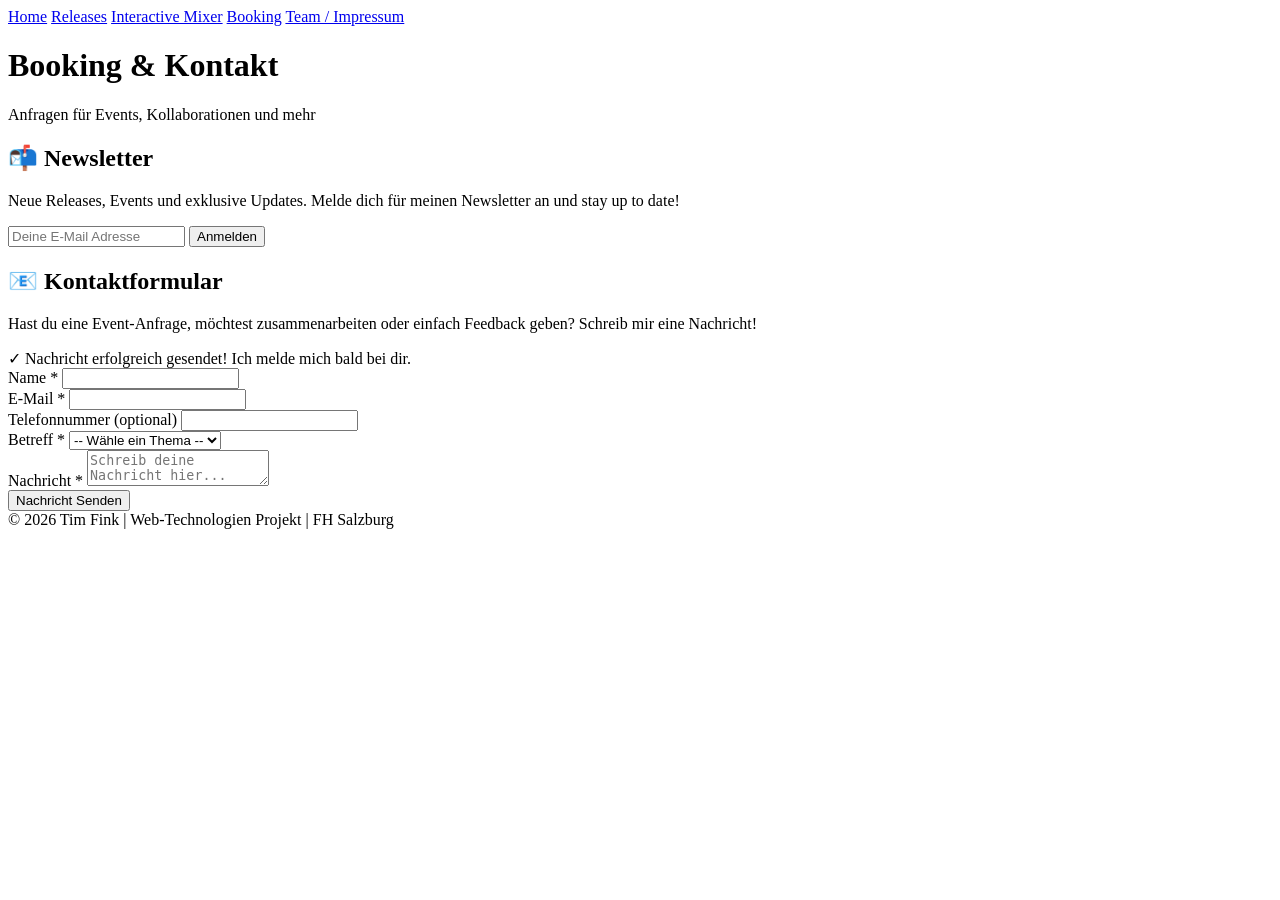
==== booking.html @ 09c0c2b7 "Add files via upload" ====
<!DOCTYPE html>
<html lang="de">
<head>
    <title>Booking | Tim Fink</title>
    <meta name="viewport" content="width=device-width, initial-scale=1.0">
    <meta charset="UTF-8">
    <meta name="author" content="Tim Fink">
    <meta name="description" content="Booking und Kontakt für Tim Fink - Event-Anfragen, Kollaborationen und Anfragen.">
    <link rel="stylesheet" href="css/style.css">
</head>
<body>

    <nav>
        <a href="HTMLPage1.html">Home</a>
        <a href="releases.html">Releases</a>
        <a href="Interactive_Mixer.html">Interactive Mixer</a>
        <a href="booking.html" class="active" aria-current="page">Booking</a>
        <a href="Team-Impressum.html">Team / Impressum</a>
    </nav>

    <header>
        <h1>Booking & Kontakt</h1>
        <p>Anfragen für Events, Kollaborationen und mehr</p>
    </header>

    <main>
        <!-- Newsletter Section -->
        <section class="newsletter-section">
            <h2>📬 Newsletter</h2>
            <p>Neue Releases, Events und exklusive Updates. Melde dich für meinen Newsletter an und stay up to date!</p>
            <form class="newsletter-form" id="newsletterForm">
                <input 
                    type="email" 
                    placeholder="Deine E-Mail Adresse" 
                    required 
                    aria-label="Newsletter E-Mail">
                <button type="submit" class="newsletter-btn">Anmelden</button>
            </form>
        </section>

        <!-- Contact Form Section -->
        <section class="contact-section">
            <h2>📧 Kontaktformular</h2>
            <p>Hast du eine Event-Anfrage, möchtest zusammenarbeiten oder einfach Feedback geben? Schreib mir eine Nachricht!</p>
            
            <div class="success-message" id="successMessage">
                ✓ Nachricht erfolgreich gesendet! Ich melde mich bald bei dir.
            </div>

            <form class="contact-form" id="contactForm">
                <div class="form-row">
                    <div class="form-group">
                        <label for="name">Name *</label>
                        <input type="text" id="name" name="name" required>
                    </div>
                    <div class="form-group">
                        <label for="email">E-Mail *</label>
                        <input type="email" id="email" name="email" required>
                    </div>
                </div>

                <div class="form-group">
                    <label for="phone">Telefonnummer (optional)</label>
                    <input type="tel" id="phone" name="phone">
                </div>

                <div class="form-group">
                    <label for="subject">Betreff *</label>
                    <select id="subject" name="subject" required>
                        <option value="">-- Wähle ein Thema --</option>
                        <option value="event_booking">Event-Anfrage</option>
                        <option value="collaboration">Zusammenarbeit</option>
                        <option value="interview">Interview / Podcast</option>
                        <option value="remix_request">Remix-Anfrage</option>
                        <option value="other">Sonstiges</option>
                    </select>
                </div>

                <div class="form-group">
                    <label for="message">Nachricht *</label>
                    <textarea id="message" name="message" required placeholder="Schreib deine Nachricht hier..."></textarea>
                </div>

                <button type="submit" class="submit-btn">Nachricht Senden</button>
            </form>
        </section>

    </main>

    <footer>&copy; 2026 Tim Fink | Web-Technologien Projekt | FH Salzburg</footer>

    <script src="js/booking.js"></script>
</body>
</html>
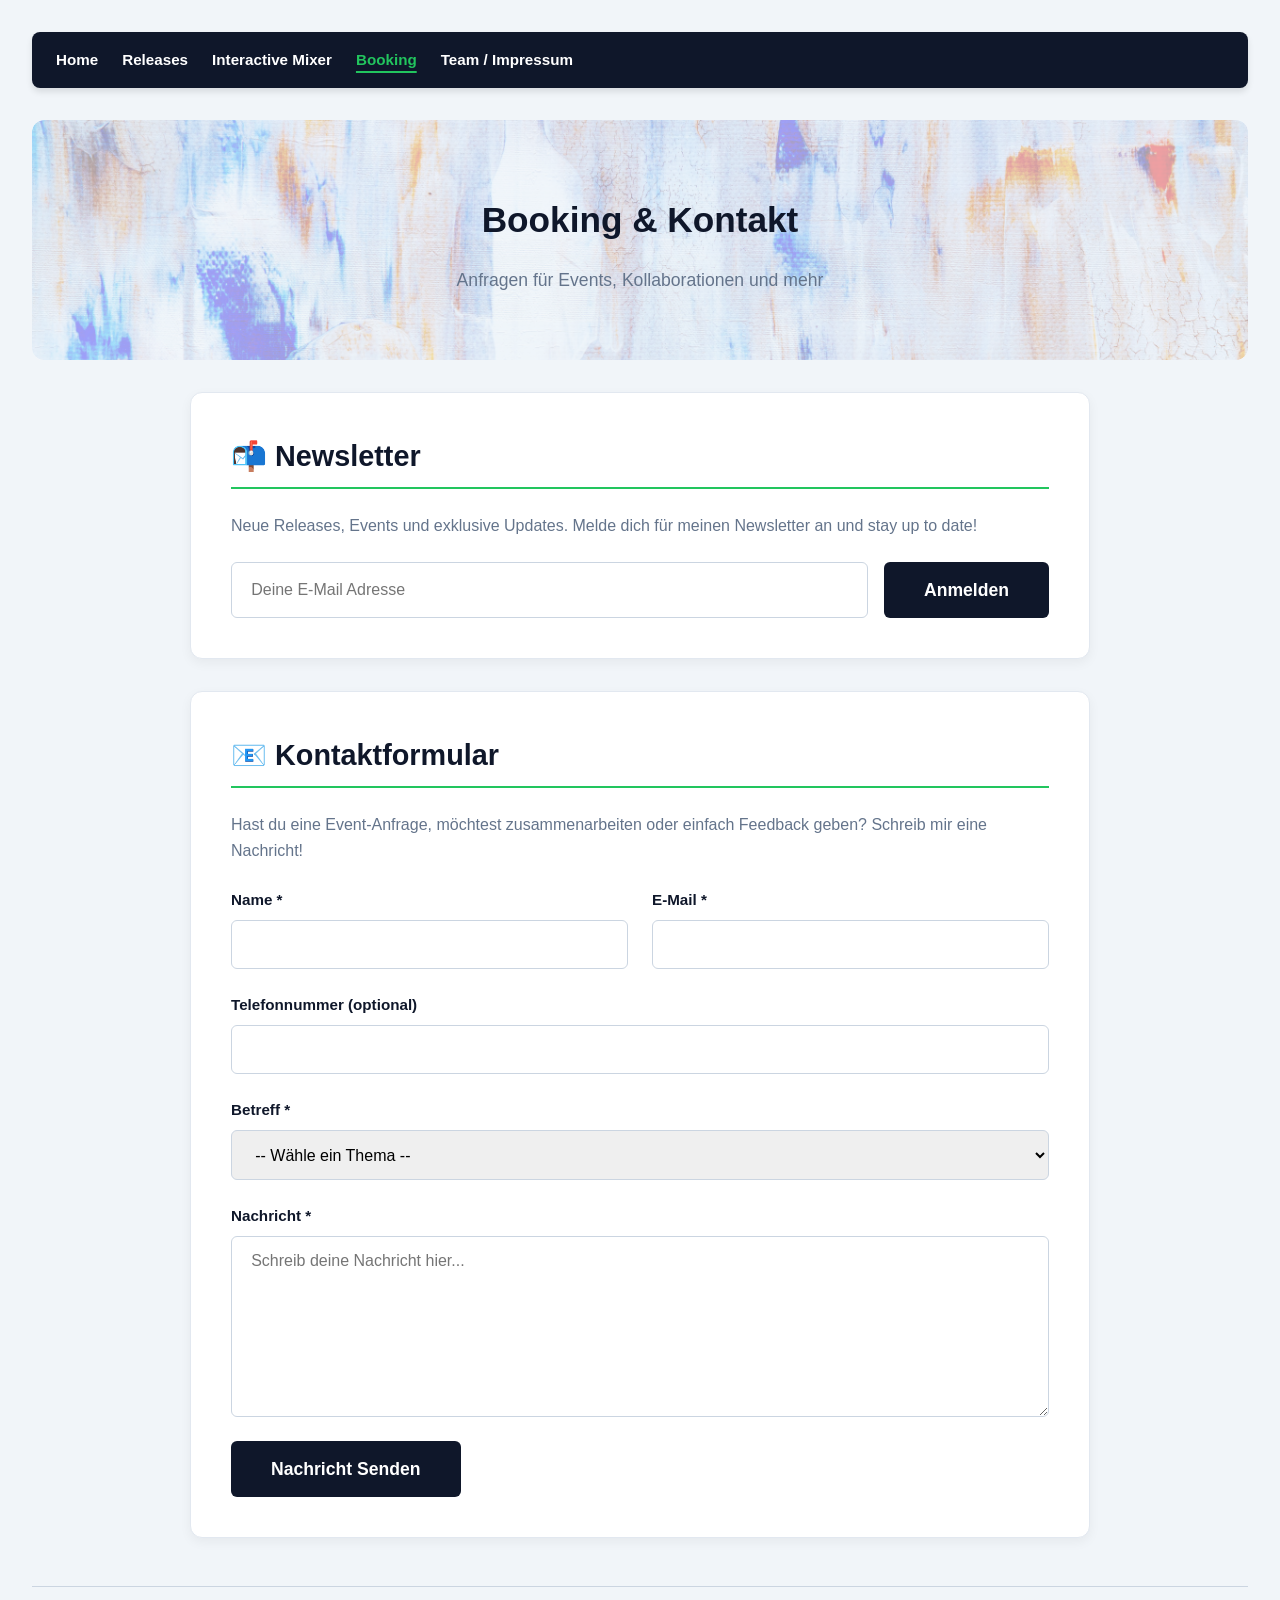
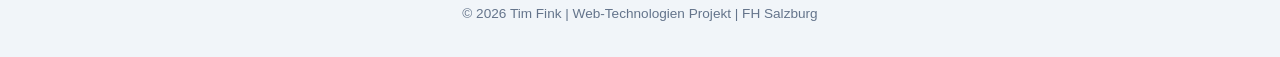
==== commit 8db32658: "Update Home link to point to index.html" ====
--- a/booking.html
+++ b/booking.html
@@ -11,7 +11,7 @@
 <body>
 
     <nav>
-        <a href="HTMLPage1.html">Home</a>
+        <a href="index.html">Home</a>
         <a href="releases.html">Releases</a>
         <a href="Interactive_Mixer.html">Interactive Mixer</a>
         <a href="booking.html" class="active" aria-current="page">Booking</a>
@@ -91,4 +91,4 @@
 
     <script src="js/booking.js"></script>
 </body>
-</html>+</html>
--- a/css/style.css
+++ b/css/style.css
@@ -0,0 +1,891 @@
+@charset "UTF-8";
+
+/* =========================================
+   GLOBALE STYLES
+   ========================================= */
+body {
+    font-family: 'Segoe UI', Tahoma, Geneva, Verdana, sans-serif;
+    margin: 0;
+    padding: 2rem;
+    line-height: 1.6;
+    color: #1e293b;
+    background-color: #f1f5f9;
+}
+
+nav {
+    display: flex;
+    flex-wrap: wrap;
+    gap: 1.5rem;
+    align-items: center;
+    background: #0f172a;
+    padding: 1rem 1.5rem;
+    border-radius: 8px;
+    margin-bottom: 2rem;
+    box-shadow: 0 4px 6px rgba(0, 0, 0, 0.1);
+}
+
+nav a {
+    color: #ffffff;
+    text-decoration: none;
+    font-weight: 600;
+    font-size: 0.95rem;
+    transition: color 0.2s;
+}
+
+nav a:hover, nav a.active {
+    color: #22c55e;
+    text-decoration: underline;
+    text-decoration-thickness: 2px;
+    text-underline-offset: 6px;
+}
+
+header {
+    position: relative;
+    text-align: center;
+    margin-bottom: 2rem;
+    padding: 3rem 2rem;
+    border-radius: 12px;
+    overflow: hidden;
+    background-color: #f1f5f9;
+}
+
+header::before {
+    content: '';
+    position: absolute;
+    top: 0;
+    left: 0;
+    width: 100%;
+    height: 100%;
+    background-image: url('../img/backgroundTimFink.jpg');
+    background-size: cover;
+    background-position: center;
+    opacity: 0.35;
+    z-index: 0;
+    border-radius: 12px;
+}
+
+header h1 {
+    position: relative;
+    color: #0f172a;
+    font-size: 2.2rem;
+    margin-bottom: 0.3rem;
+    z-index: 1;
+}
+
+header p {
+    position: relative;
+    color: #64748b;
+    font-size: 1.1rem;
+    z-index: 1;
+}
+
+footer {
+    margin-top: 3rem;
+    text-align: center;
+    font-size: 0.85rem;
+    color: #64748b;
+    border-top: 1px solid #cbd5e1;
+    padding-top: 1rem;
+}
+
+/* =========================================
+   LAYOUTS (Main, Article, Section, Container)
+   ========================================= */
+main {
+    max-width: 900px;
+    margin: 0 auto;
+}
+
+section, .section {
+    background: #ffffff;
+    padding: 2.5rem;
+    border-radius: 12px;
+    box-shadow: 0 4px 12px rgba(0,0,0,0.05);
+    border: 1px solid #e2e8f0;
+    margin-bottom: 2rem;
+}
+
+section h2, .section h2, .content-area h2 {
+    color: #0f172a;
+    font-size: 1.8rem;
+    margin-top: 0;
+    margin-bottom: 1.5rem;
+    border-bottom: 2px solid #22c55e;
+    padding-bottom: 0.5rem;
+}
+
+section p, .content-area p {
+    color: #64748b;
+    font-size: 1rem;
+    margin-bottom: 1.5rem;
+}
+
+article {
+    background: #ffffff;
+    padding: 2.5rem;
+    border-radius: 12px;
+    box-shadow: 0 4px 12px rgba(0,0,0,0.05);
+    display: flex;
+    gap: 2.5rem;
+    align-items: flex-start;
+    border: 1px solid #e2e8f0;
+}
+
+.content-area {
+    flex: 1;
+}
+
+.content-area h2 {
+    border-bottom: none;
+    padding-bottom: 0;
+    margin-bottom: 1rem;
+}
+
+aside {
+    flex: 0 0 300px;
+    text-align: center;
+    background: #f8fafc;
+    padding: 1rem;
+    border-radius: 8px;
+    border: 1px solid #e2e8f0;
+}
+
+aside img {
+    width: 100%;
+    height: 380px;
+    border-radius: 6px;
+    object-fit: cover;
+    box-shadow: 0 4px 8px rgba(0, 0, 0, 0.1);
+}
+
+.container {
+    display: flex;
+    flex-direction: column;
+    gap: 2rem;
+}
+
+/* =========================================
+   FORMULARE (Booking Page)
+   ========================================= */
+.newsletter-form {
+    display: flex;
+    gap: 1rem;
+    flex-wrap: wrap;
+}
+
+.newsletter-form input {
+    flex: 1;
+    min-width: 200px;
+    padding: 0.9rem 1.2rem;
+    border: 1px solid #cbd5e1;
+    border-radius: 6px;
+    font-size: 1rem;
+    transition: border-color 0.3s;
+}
+
+.newsletter-form input:focus {
+    outline: none;
+    border-color: #22c55e;
+    box-shadow: 0 0 0 3px rgba(34, 197, 94, 0.1);
+}
+
+.newsletter-btn, .submit-btn {
+    padding: 1.1rem 2.5rem;
+    background: #0f172a;
+    color: #fff;
+    border: none;
+    border-radius: 6px;
+    font-weight: 600;
+    font-size: 1.1rem;
+    cursor: pointer;
+    transition: all 0.4s;
+}
+
+.newsletter-btn:hover, .submit-btn:hover {
+    background: #22c55e;
+    transform: translateY(-2px);
+    box-shadow: 0 6px 12px rgba(0, 0, 0, 0.15);
+}
+
+.submit-btn {
+    align-self: flex-start;
+}
+
+.contact-form {
+    display: flex;
+    flex-direction: column;
+    gap: 1.5rem;
+}
+
+.form-group {
+    display: flex;
+    flex-direction: column;
+}
+
+.form-group label {
+    font-weight: 600;
+    color: #0f172a;
+    margin-bottom: 0.5rem;
+    font-size: 0.95rem;
+}
+
+.form-group input,
+.form-group textarea,
+.form-group select {
+    padding: 0.9rem 1.2rem;
+    border: 1px solid #cbd5e1;
+    border-radius: 6px;
+    font-size: 1rem;
+    font-family: inherit;
+    transition: border-color 0.2s;
+}
+
+.form-group input:focus,
+.form-group textarea:focus,
+.form-group select:focus {
+    outline: none;
+    border-color: #22c55e;
+    box-shadow: 0 0 0 3px rgba(34, 197, 94, 0.1);
+}
+
+.form-group textarea {
+    resize: vertical;
+    min-height: 150px;
+}
+
+.form-row {
+    display: grid;
+    grid-template-columns: 1fr 1fr;
+    gap: 1.5rem;
+}
+
+.success-message {
+    display: none;
+    padding: 1.2rem;
+    background: #d1fae5;
+    color: #047857;
+    border-radius: 6px;
+    border-left: 4px solid #22c55e;
+    margin-bottom: 1rem;
+}
+
+.success-message.show {
+    display: block;
+}
+
+/* =========================================
+   GLOW BUTTONS (Home, Mixer, Releases)
+   ========================================= */
+.glow-button {
+    position: relative;
+    padding: 15px 40px;
+    border: none;
+    background: transparent;
+    color: #f8fafc;
+    font-size: 1.1rem;
+    font-weight: bold;
+    cursor: pointer;
+    border-radius: 50px;
+    overflow: hidden;
+    z-index: 1;
+    display: inline-flex;
+    justify-content: center;
+    align-items: center;
+    transition: transform 0.2s, box-shadow 0.3s ease;
+    box-shadow: 0 0 20px rgba(56, 189, 248, 0.4), inset 0 0 20px rgba(56, 189, 248, 0.1);
+    margin-top: 1rem;
+}
+
+.glow-button:hover {
+    transform: scale(1.05);
+    box-shadow: 0 0 30px rgba(56, 189, 248, 0.5), inset 0 0 20px rgba(56, 189, 248, 0.15);
+}
+
+.glow-button span {
+    position: relative;
+    z-index: 2;
+    letter-spacing: 1px;
+}
+
+.glow-button::before {
+    content: '';
+    position: absolute;
+    top: -50%;
+    left: -50%;
+    width: 200%;
+    height: 200%;
+    background: conic-gradient(
+        transparent,
+        rgba(56, 189, 248, 0.2),
+        #38bdf8,
+        #818cf8,
+        #fb923c,
+        transparent 30%
+    );
+    animation: none;  /* Keine Rotation im Standard-Zustand */
+    z-index: -2;
+    opacity: 0.6;
+}
+
+.glow-button::after {
+    content: '';
+    position: absolute;
+    inset: 3px;
+    background: #0f172a;
+    border-radius: 50px;
+    z-index: -1;
+}
+
+/*Glow Button aus dem Internet Importiert*/
+
+/* Beim Spielen: Rotation aktivieren und intensivieren */
+.glow-button.playing::before {
+    background: conic-gradient(
+        transparent,
+        rgba(34, 197, 94, 0.2),
+        #22c55e,
+        #10b981,
+        #fef08a,
+        transparent 30%
+    );
+    animation: rotate-glow 2.5s linear infinite;
+    opacity: 1;
+}
+
+.glow-button.playing {
+    box-shadow: 0 0 30px rgba(34, 197, 94, 0.6), inset 0 0 20px rgba(34, 197, 94, 0.2);
+}
+
+@keyframes rotate-glow {
+    0% { transform: rotate(0deg); }
+    100% { transform: rotate(360deg); }
+}
+
+.mixer-glow-btn {
+    position: absolute;
+    top: 1.5rem;
+    right: 1.5rem;
+    padding: 10px 20px;
+    border: none;
+    background: transparent;
+    color: #f8fafc;
+    font-size: 0.9rem;
+    font-weight: bold;
+    cursor: pointer;
+    border-radius: 50px;
+    overflow: hidden;
+    z-index: 1;
+    display: inline-flex;
+    justify-content: center;
+    align-items: center;
+    transition: transform 0.2s;
+    box-shadow: 0 0 12px rgba(34, 197, 94, 0.3);
+    text-decoration: none;
+    margin-left: 1rem;
+}
+
+.mixer-glow-btn:hover {
+    transform: scale(1.05);
+}
+
+.mixer-glow-btn span {
+    position: relative;
+    z-index: 2;
+    letter-spacing: 1px;
+}
+
+.mixer-glow-btn::before {
+    content: '';
+    position: absolute;
+    top: -50%;
+    left: -50%;
+    width: 200%;
+    height: 200%;
+    background: conic-gradient(transparent, rgba(34, 197, 94, 0.1), #22c55e, #10b981, #fef08a, transparent 30%);
+    animation: rotate-glow 2.5s linear infinite;
+    z-index: -2;
+}
+
+.mixer-glow-btn::after {
+    content: '';
+    position: absolute;
+    inset: 3px;
+    background: #0f172a;
+    border-radius: 50px;
+    z-index: -1;
+}
+
+/* =========================================
+   TEAM & IMPRESSUM
+   ========================================= */
+.team-grid {
+    display: grid;
+    grid-template-columns: repeat(auto-fit, minmax(250px, 1fr));
+    gap: 1.5rem;
+    margin-bottom: 1rem;
+}
+
+.team-member {
+    background: #f8fafc;
+    padding: 1.5rem;
+    border-radius: 8px;
+    text-align: center;
+    border: 1px solid #e2e8f0;
+    transition: all 0.2s;
+    cursor: pointer;
+}
+
+.team-member:hover {
+    transform: translateY(-3px);
+    border-color: #22c55e;
+    box-shadow: 0 4px 12px rgba(34, 197, 94, 0.2);
+}
+
+.team-member h3 {
+    color: #0f172a;
+    margin: 0.5rem 0 0.3rem 0;
+    font-size: 1.2rem;
+}
+
+.team-member p {
+    color: #64748b;
+    margin: 0.3rem 0;
+    font-size: 0.9rem;
+}
+
+.social-links {
+    display: flex;
+    gap: 1rem;
+    justify-content: center;
+    margin-top: 1.5rem;
+    padding-top: 1.5rem;
+    border-top: 1px solid #e2e8f0;
+}
+
+.social-btn {
+    width: 50px;
+    height: 50px;
+    display: flex;
+    align-items: center;
+    justify-content: center;
+    border-radius: 50%;
+    background: #0f172a;
+    transition: all 0.3s;
+    text-decoration: none;
+    border: 2px solid #22c55e;
+}
+
+.social-btn:hover {
+    background: #22c55e;
+    transform: scale(1.15);
+    box-shadow: 0 0 15px rgba(34, 197, 94, 0.5);
+}
+
+.social-btn img {
+    width: 28px;
+    height: 28px;
+    object-fit: contain;
+}
+
+.impressum-content {
+    color: #475569;
+    line-height: 1.8;
+}
+
+.impressum-content p {
+    margin-bottom: 1rem;
+}
+
+.impressum-content strong {
+    color: #0f172a;
+}
+
+.legal-section {
+    font-size: 0.85rem;
+    font-style: italic;
+}
+
+/* =========================================
+   RELEASES
+   ========================================= */
+.releases-container {
+    display: flex;
+    flex-direction: column;
+    gap: 1.5rem;
+}
+
+article.release-card {
+    background: #ffffff;
+    padding: 1.5rem;
+    border-radius: 12px;
+    box-shadow: 0 4px 12px rgba(0,0,0,0.05);
+    display: flex;
+    gap: 2rem;
+    align-items: center;
+    border: 1px solid #e2e8f0;
+    transition: transform 0.2s;
+    position: relative;
+    margin-bottom: 1.5rem;
+}
+
+article.release-card:hover {
+    transform: translateX(5px);
+    border-color: #22c55e;
+}
+
+.cover-art {
+    flex: 0 0 150px;
+    height: 150px;
+    background-color: #0f172a;
+    border-radius: 8px;
+    display: flex;
+    align-items: center;
+    justify-content: center;
+    box-shadow: 0 4px 8px rgba(0, 0, 0, 0.1);
+    overflow: hidden;
+    margin: 0;
+    padding: 0;
+}
+
+.cover-art img {
+    width: 100%;
+    height: 100%;
+    object-fit: cover;
+}
+
+.track-info {
+    flex: 1;
+    display: flex;
+    flex-direction: column;
+}
+
+.track-info h2 {
+    margin: 0 0 0.5rem 0;
+    color: #0f172a;
+    font-size: 1.5rem;
+}
+
+.track-info p {
+    margin: 0 0 1rem 0;
+    color: #64748b;
+    font-size: 0.95rem;
+}
+
+.tags {
+    display: flex;
+    gap: 0.5rem;
+    margin-bottom: 1rem;
+}
+
+.tag {
+    background: #f1f5f9;
+    color: #475569;
+    padding: 0.2rem 0.6rem;
+    border-radius: 4px;
+    font-size: 0.8rem;
+    font-weight: 600;
+}
+
+.audio-controls {
+    display: flex;
+    align-items: center;
+    gap: 1rem;
+}
+
+audio {
+    height: 35px;
+    outline: none;
+}
+
+/* =========================================
+   INTERACTIVE MIXER DAW
+   ========================================= */
+.daw-container {
+    background-color: #121212;
+    border-radius: 12px;
+    padding: 2.5rem;
+    box-shadow: 0 10px 30px rgba(0,0,0,0.2), inset 0 0 20px rgba(0,0,0,0.5);
+    color: #e2e8f0;
+    border: 1px solid #27272a;
+}
+
+.daw-header {
+    display: flex;
+    justify-content: space-between;
+    align-items: center;
+    margin-bottom: 2rem;
+    padding-bottom: 1.5rem;
+    border-bottom: 1px solid #27272a;
+}
+
+.song-selector select {
+    background: #1e1e1e;
+    color: #22c55e;
+    border: 1px solid #3f3f46;
+    padding: 0.8rem 1.5rem;
+    border-radius: 6px;
+    font-size: 1.1rem;
+    font-weight: bold;
+    cursor: pointer;
+    outline: none;
+    transition: all 0.3s ease;
+}
+
+    .song-selector select:hover {
+        border-color: rgba(34, 197, 94, 0.5);
+        box-shadow: 0 0 16px rgba(34, 197, 94, 0.5);
+        background: rgba(255, 140, 0, 0.05);
+    }
+
+    .song-selector select:focus {
+        box-shadow: 0 0 20px rgba(34, 197, 94, 0.5);
+    }
+
+    .song-selector select option {
+        background-color: #1a1a1a;
+        color: #e2e8f0;
+        font-weight: normal;
+    }
+
+        .song-selector select option:checked {
+            color: #22c55e;
+            font-weight: bold;
+        }
+
+.timeline-container {
+    background: #1a1a1a;
+    border-radius: 8px;
+    padding: 1.5rem;
+    border: 1px solid #27272a;
+    margin-bottom: 2rem;
+    box-shadow: inset 0 0 20px rgba(0,0,0,0.5);
+}
+
+.timeline-wrapper {
+    display: flex;
+    align-items: center;
+    gap: 1rem;
+}
+
+.time-label {
+    color: #a1a1aa;
+    font-size: 0.85rem;
+    font-weight: 600;
+    min-width: 45px;
+    text-align: center;
+}
+
+.timeline-track {
+    flex: 1;
+    height: 8px;
+    background: #27272a;
+    border-radius: 4px;
+    cursor: pointer;
+    position: relative;
+    overflow: hidden;
+}
+
+.timeline-progress {
+    height: 100%;
+    background: linear-gradient(90deg, #4ade80, #22c55e);
+    border-radius: 4px;
+    width: 0%;
+    transition: width 0.1s linear;
+}
+
+input[type=range].timeline-slider {
+    width: 100%;
+    height: 8px;
+    appearance: none;
+    background: transparent;
+    cursor: pointer;
+    position: absolute;
+    top: 0;
+    left: 0;
+}
+
+    input[type=range].timeline-slider::-webkit-slider-thumb {
+        appearance: none;
+        width: 16px;
+        height: 16px;
+        border-radius: 50%;
+        background: #4ade80;
+        cursor: pointer;
+        box-shadow: 0 0 10px rgba(74, 222, 128, 0.5);
+        transition: all 0.2s;
+    }
+
+        input[type=range].timeline-slider::-webkit-slider-thumb:hover {
+            width: 20px;
+            height: 20px;
+            box-shadow: 0 0 15px rgba(74, 222, 128, 0.8);
+        }
+
+    input[type=range].timeline-slider::-moz-range-thumb {
+        width: 16px;
+        height: 16px;
+        border-radius: 50%;
+        background: #4ade80;
+        cursor: pointer;
+        border: none;
+        box-shadow: 0 0 10px rgba(74, 222, 128, 0.5);
+        transition: all 0.2s;
+    }
+
+        input[type=range].timeline-slider::-moz-range-thumb:hover {
+            width: 20px;
+            height: 20px;
+            box-shadow: 0 0 15px rgba(74, 222, 128, 0.8);
+        }
+
+    input[type=range].timeline-slider::-moz-range-track {
+        background: transparent;
+        border: none;
+    }
+
+.mixer-board {
+    display: flex;
+    gap: 1.5rem;
+    overflow-x: auto;
+    padding-bottom: 1rem;
+    justify-content: center;
+}
+
+.channel-strip {
+    background: #18181b;
+    border: 1px solid #27272a;
+    border-radius: 8px;
+    width: 110px;
+    display: flex;
+    flex-direction: column;
+    align-items: center;
+    padding: 1.5rem 0.5rem;
+    box-shadow: 0 4px 6px rgba(0,0,0,0.3);
+    transition: all 0.3s ease;
+}
+
+    .channel-strip:hover {
+        border-color: #ff8c00;
+        box-shadow: 0 4px 6px rgba(34, 197, 94, 0.5), 0 0 12px rgba(34, 197, 94, 0.5);
+    }
+
+    .channel-strip:has(.mute-btn.muted) {
+        opacity: 0.4;
+        filter: grayscale(100%);
+    }
+
+        .channel-strip:has(.mute-btn.muted):hover {
+            border-color: #27272a;
+            box-shadow: 0 4px 6px rgba(0,0,0,0.3);
+        }
+
+.track-name {
+    font-size: 0.85rem;
+    font-weight: 600;
+    color: #a1a1aa;
+    margin-bottom: 1.5rem;
+    text-transform: uppercase;
+    letter-spacing: 1px;
+    text-align: center;
+    height: 30px;
+}
+
+.mute-btn {
+    background: #27272a;
+    color: #71717a;
+    border: 1px solid #3f3f46;
+    padding: 0.6rem;
+    border-radius: 4px;
+    font-weight: bold;
+    cursor: pointer;
+    margin-bottom: 1.5rem;
+    width: 80%;
+    transition: all 0.3s ease;
+}
+
+    .mute-btn.muted {
+        background: #ef4444;
+        color: #fff;
+        border-color: #b91c1c;
+        box-shadow: 0 0 10px rgba(239, 68, 68, 0.4);
+    }
+
+.fader-container {
+    height: 160px;
+    display: flex;
+    align-items: center;
+    justify-content: center;
+    margin-bottom: 1rem;
+}
+
+input[type=range].vertical-fader {
+    writing-mode: vertical-lr;
+    direction: rtl;
+    appearance: slider-vertical;
+    width: 8px;
+    height: 150px;
+    vertical-align: bottom;
+    cursor: ns-resize;
+    accent-color: #22c55e;
+}
+
+/* =========================================
+   MEDIA QUERIES (Alle Seiten)
+   ========================================= */
+@media (max-width: 768px) {
+    header {
+        padding: 2rem 1rem;
+    }
+
+    header h1 {
+        font-size: 1.8rem;
+    }
+
+    section, .section {
+        padding: 1.5rem;
+    }
+
+    .newsletter-form {
+        flex-direction: column;
+    }
+
+    .form-row {
+        grid-template-columns: 1fr;
+    }
+
+    article {
+        flex-direction: column-reverse;
+    }
+
+    aside {
+        width: 100%;
+    }
+
+    .daw-header {
+        flex-direction: column;
+        gap: 1rem;
+    }
+
+    .mixer-board {
+        justify-content: flex-start;
+    }
+
+    .team-grid {
+        grid-template-columns: 1fr;
+    }
+
+    article.release-card {
+        flex-direction: column;
+        text-align: center;
+        gap: 1rem;
+    }
+
+    .tags {
+        justify-content: center;
+    }
+
+    .audio-controls {
+        display: flex;
+        justify-content: center;
+    }
+}
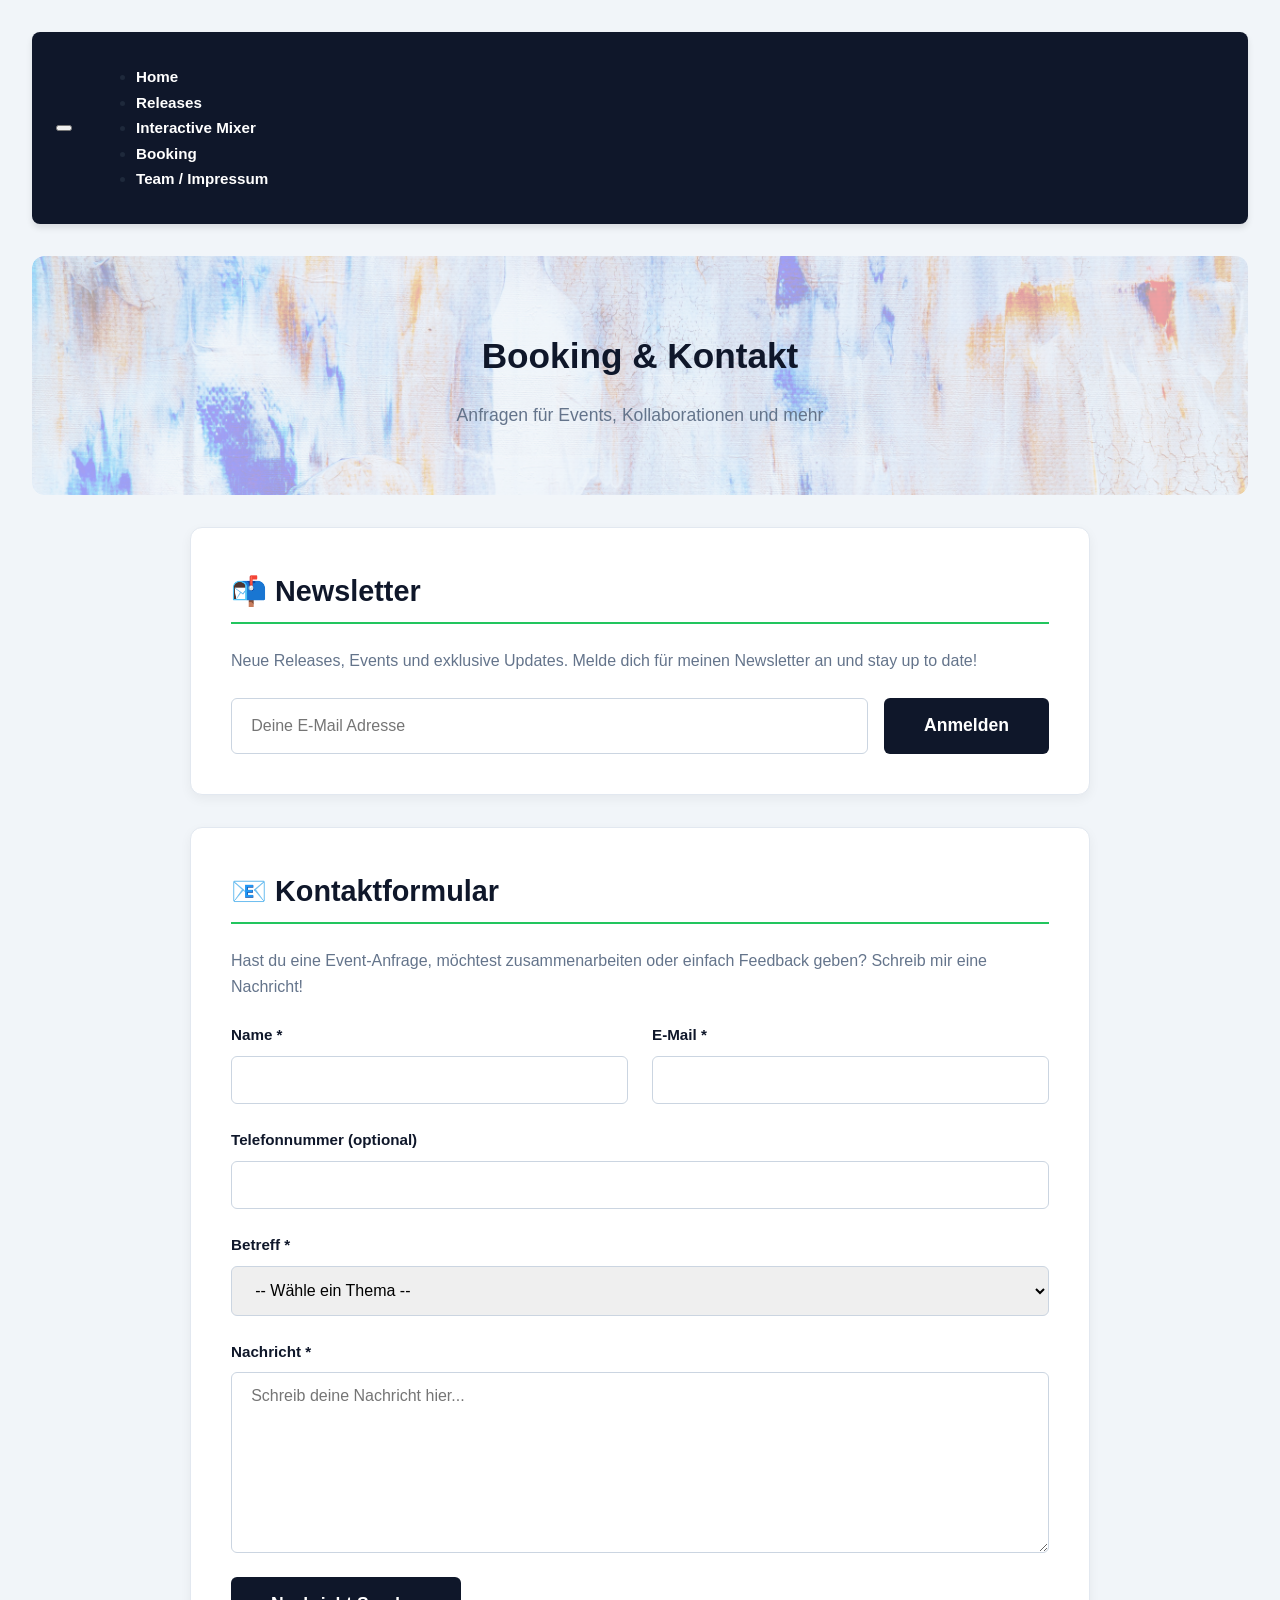
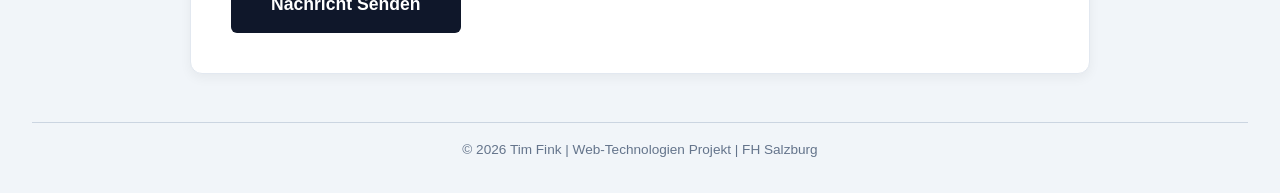
==== commit 3395905c: "Refactor navigation and improve HTML structure" ====
--- a/booking.html
+++ b/booking.html
@@ -10,12 +10,20 @@
 </head>
 <body>
 
-    <nav>
-        <a href="index.html">Home</a>
-        <a href="releases.html">Releases</a>
-        <a href="Interactive_Mixer.html">Interactive Mixer</a>
-        <a href="booking.html" class="active" aria-current="page">Booking</a>
-        <a href="Team-Impressum.html">Team / Impressum</a>
+    <nav id="navbar">
+        <button id="hamburger" class="hamburger" aria-label="Navigation öffnen">
+            <span></span>
+            <span></span>
+            <span></span>
+        </button>
+
+        <ul id="navMenu" class="nav-menu">
+            <li><a href="HTMLPage1.html">Home</a></li>
+            <li><a href="releases.html">Releases</a></li>
+            <li><a href="Interactive_Mixer.html">Interactive Mixer</a></li>
+            <li><a href="booking.html">Booking</a></li>
+            <li><a href="Team-Impressum.html">Team / Impressum</a></li>
+        </ul>
     </nav>
 
     <header>
@@ -29,11 +37,10 @@
             <h2>📬 Newsletter</h2>
             <p>Neue Releases, Events und exklusive Updates. Melde dich für meinen Newsletter an und stay up to date!</p>
             <form class="newsletter-form" id="newsletterForm">
-                <input 
-                    type="email" 
-                    placeholder="Deine E-Mail Adresse" 
-                    required 
-                    aria-label="Newsletter E-Mail">
+                <input type="email"
+                       placeholder="Deine E-Mail Adresse"
+                       required
+                       aria-label="Newsletter E-Mail">
                 <button type="submit" class="newsletter-btn">Anmelden</button>
             </form>
         </section>
@@ -42,7 +49,7 @@
         <section class="contact-section">
             <h2>📧 Kontaktformular</h2>
             <p>Hast du eine Event-Anfrage, möchtest zusammenarbeiten oder einfach Feedback geben? Schreib mir eine Nachricht!</p>
-            
+
             <div class="success-message" id="successMessage">
                 ✓ Nachricht erfolgreich gesendet! Ich melde mich bald bei dir.
             </div>
@@ -90,5 +97,6 @@
     <footer>&copy; 2026 Tim Fink | Web-Technologien Projekt | FH Salzburg</footer>
 
     <script src="js/booking.js"></script>
+    <script src="js/menu.js"></script>
 </body>
 </html>
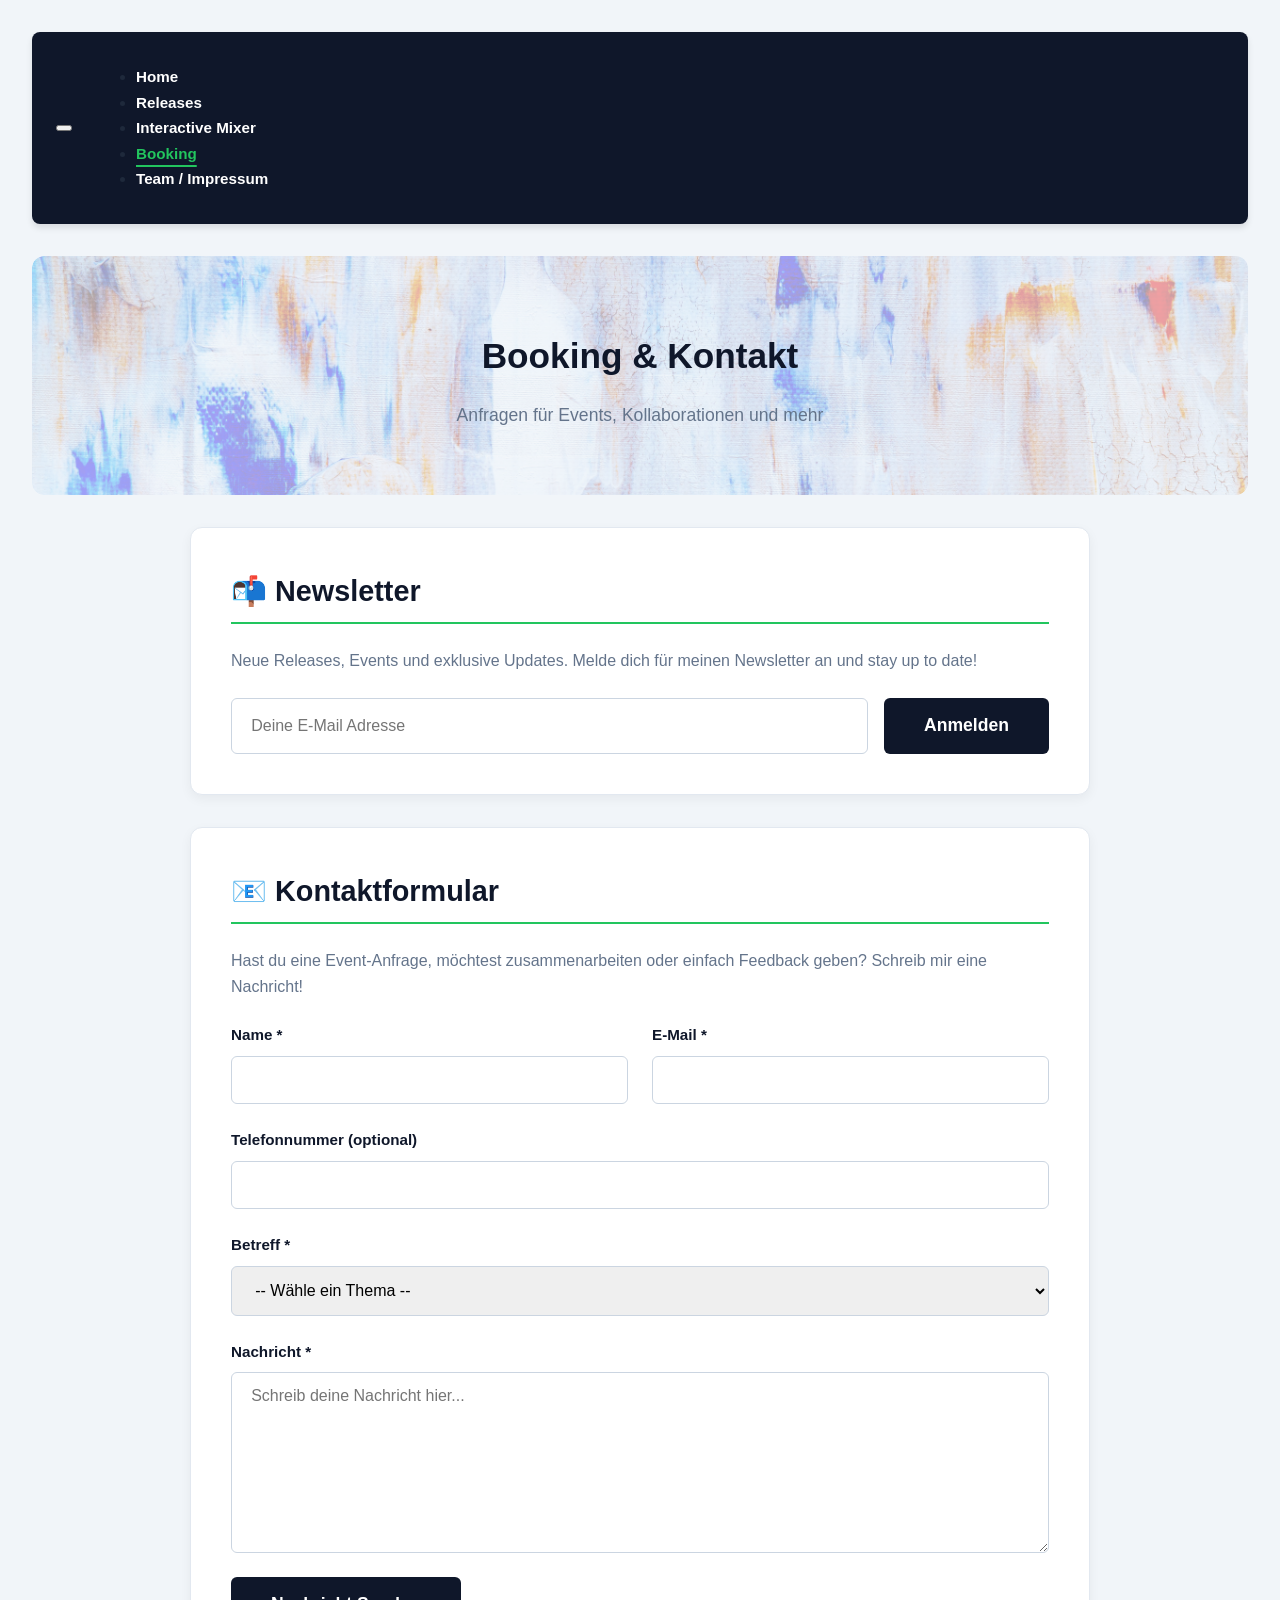
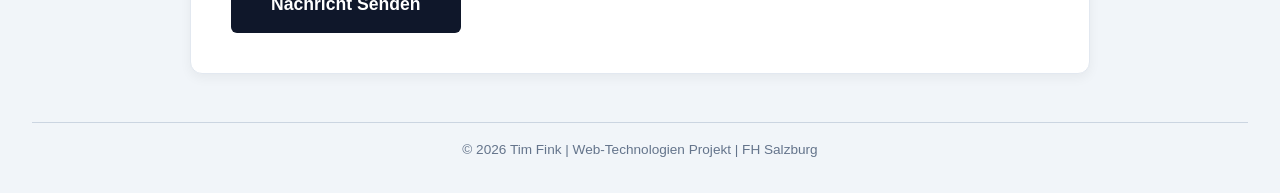
==== commit fc5ad93e: "Update Home link to point to index.html" ====
--- a/booking.html
+++ b/booking.html
@@ -18,7 +18,7 @@
         </button>
 
         <ul id="navMenu" class="nav-menu">
-            <li><a href="HTMLPage1.html">Home</a></li>
+            <li><a href="index.html">Home</a></li>
             <li><a href="releases.html">Releases</a></li>
             <li><a href="Interactive_Mixer.html">Interactive Mixer</a></li>
             <li><a href="booking.html">Booking</a></li>
